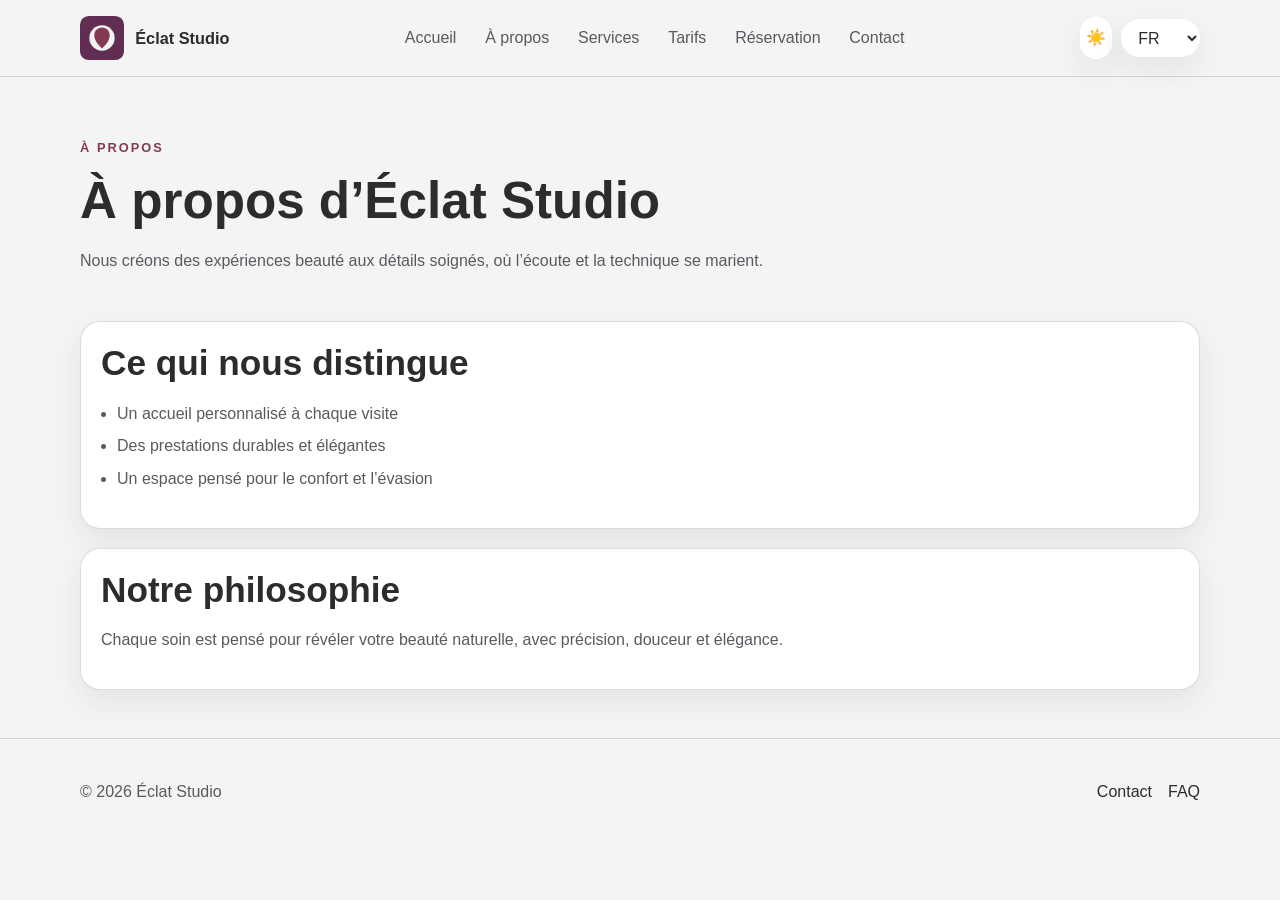
==== pages/about.html @ d1d44be6 "Create beauty studio website" ====
<!DOCTYPE html>
<html lang="fr">
  <head>
    <meta charset="UTF-8" />
    <meta name="viewport" content="width=device-width, initial-scale=1.0" />
    <title>À propos | Éclat Studio</title>
    <link rel="stylesheet" href="../css/style.css" />
    <link rel="stylesheet" href="../css/responsive.css" />
    <link rel="stylesheet" href="../css/themes.css" />
  </head>
  <body>
    <header class="site-header">
      <div class="container header-inner">
        <a class="brand" href="../index.html" aria-label="Éclat Studio accueil">
          <img src="../assets/images/logo.svg" alt="Éclat Studio" />
          <span>Éclat Studio</span>
        </a>
        <button class="menu-toggle" aria-expanded="false" aria-controls="site-nav" aria-label="Ouvrir le menu">
          <span></span><span></span><span></span>
        </button>
        <nav id="site-nav" class="site-nav" aria-label="Navigation principale">
          <a href="../index.html" data-i18n="navHome">Accueil</a>
          <a href="about.html" data-i18n="navAbout">À propos</a>
          <a href="services.html" data-i18n="navServices">Services</a>
          <a href="pricing.html" data-i18n="navPricing">Tarifs</a>
          <a href="booking.html" data-i18n="navBooking">Réservation</a>
          <a href="contact.html" data-i18n="navContact">Contact</a>
        </nav>
        <div class="header-actions">
          <button id="themeToggle" class="icon-button" type="button" aria-label="Basculer le thème"><span aria-hidden="true">☀️</span></button>
          <select id="languageSwitcher" class="lang-switch" aria-label="Choisir la langue">
            <option value="fr">FR</option>
            <option value="en">EN</option>
          </select>
        </div>
      </div>
    </header>

    <main>
      <section class="page-hero">
        <div class="container">
          <p class="eyebrow" data-i18n="navAbout">À propos</p>
          <h1 data-i18n="pageAboutTitle">À propos d’Éclat Studio</h1>
          <p class="lead" data-i18n="pageAboutText">Nous créons des expériences beauté aux détails soignés, où l’écoute et la technique se marient.</p>
        </div>
      </section>

      <section class="page-content">
        <div class="container card-grid">
          <article class="card">
            <h2 data-i18n="pageAboutListTitle">Ce qui nous distingue</h2>
            <ul class="list">
              <li data-i18n="listItem1">Un accueil personnalisé à chaque visite</li>
              <li data-i18n="listItem2">Des prestations durables et élégantes</li>
              <li data-i18n="listItem3">Un espace pensé pour le confort et l’évasion</li>
            </ul>
          </article>
          <article class="card">
            <h2>Notre philosophie</h2>
            <p>Chaque soin est pensé pour révéler votre beauté naturelle, avec précision, douceur et élégance.</p>
          </article>
        </div>
      </section>
    </main>

    <footer class="site-footer">
      <div class="container footer-inner">
        <p>© 2026 Éclat Studio</p>
        <div class="footer-links">
          <a href="contact.html">Contact</a>
          <a href="faq.html">FAQ</a>
        </div>
      </div>
    </footer>

    <script src="../js/translations.js"></script>
    <script src="../js/theme.js"></script>
    <script src="../js/booking.js"></script>
    <script src="../js/main.js"></script>
  </body>
</html>
---- css/style.css ----
:root {
  --color-dark: #2c2c2c;
  --color-purple: #612d53;
  --color-burgundy: #853953;
  --color-bg: #f3f4f4;
  --surface: #ffffff;
  --surface-alt: #f7f0f2;
  --text: #2c2c2c;
  --muted: #5d5860;
  --border: rgba(97, 45, 83, 0.18);
  --shadow: 0 12px 30px rgba(44, 44, 44, 0.08);
  --radius: 20px;
  --transition: 180ms ease;
}

* {
  box-sizing: border-box;
}

html {
  scroll-behavior: smooth;
}

body {
  margin: 0;
  font-family: Inter, "Segoe UI", Roboto, Arial, sans-serif;
  background: var(--color-bg);
  color: var(--text);
  line-height: 1.6;
  transition: background var(--transition), color var(--transition);
}

img {
  max-width: 100%;
  display: block;
}

a {
  color: inherit;
  text-decoration: none;
}

button,
select,
input,
textarea {
  font: inherit;
}

.skip-link {
  position: absolute;
  left: 1rem;
  top: -3rem;
  background: var(--color-purple);
  color: #fff;
  padding: 0.75rem 1rem;
  border-radius: 999px;
  z-index: 1000;
}

.skip-link:focus {
  top: 1rem;
}

.container {
  width: min(1120px, calc(100% - 2rem));
  margin: 0 auto;
}

.site-header {
  position: sticky;
  top: 0;
  z-index: 100;
  background: rgba(243, 244, 244, 0.94);
  backdrop-filter: blur(14px);
  border-bottom: 1px solid var(--border);
}

.header-inner {
  display: flex;
  align-items: center;
  justify-content: space-between;
  gap: 1rem;
  padding: 1rem 0;
}

.brand {
  display: inline-flex;
  align-items: center;
  gap: 0.7rem;
  font-weight: 700;
  font-size: 1.02rem;
}

.brand img {
  width: 44px;
  height: 44px;
}

.site-nav {
  display: flex;
  gap: 1rem;
  align-items: center;
}

.site-nav a {
  padding: 0.35rem 0.4rem;
  color: var(--muted);
  transition: color var(--transition);
}

.site-nav a:hover,
.site-nav a:focus-visible {
  color: var(--color-purple);
}

.header-actions {
  display: flex;
  align-items: center;
  gap: 0.6rem;
}

.icon-button,
.lang-switch,
.button,
.menu-toggle {
  border: none;
  cursor: pointer;
  transition: transform var(--transition), background var(--transition), color var(--transition);
}

.icon-button {
  width: 42px;
  height: 42px;
  border-radius: 999px;
  background: var(--surface);
  box-shadow: var(--shadow);
}

.lang-switch {
  padding: 0.6rem 0.8rem;
  border-radius: 999px;
  background: var(--surface);
  color: var(--text);
  box-shadow: var(--shadow);
}

.menu-toggle {
  display: none;
  flex-direction: column;
  justify-content: center;
  gap: 0.25rem;
  width: 42px;
  height: 42px;
  background: var(--surface);
  border-radius: 50%;
  box-shadow: var(--shadow);
}

.menu-toggle span {
  display: block;
  width: 18px;
  height: 2px;
  background: var(--text);
  margin: 0 auto;
}

.hero {
  padding: 4rem 0 3rem;
}

.hero-grid {
  display: grid;
  gap: 2rem;
  align-items: center;
}

.eyebrow {
  display: inline-flex;
  align-items: center;
  gap: 0.35rem;
  text-transform: uppercase;
  letter-spacing: 0.16em;
  font-size: 0.8rem;
  font-weight: 700;
  color: var(--color-burgundy);
  margin-bottom: 0.75rem;
}

h1,
h2,
h3 {
  line-height: 1.2;
  margin-top: 0;
}

h1 {
  font-size: clamp(2rem, 4vw, 3.5rem);
  margin-bottom: 1rem;
}

h2 {
  font-size: clamp(1.6rem, 3vw, 2.2rem);
  margin-bottom: 0.8rem;
}

.hero-text,
.lead,
.card p,
.section-copy p,
.promo-banner p,
.form-note,
.site-footer p,
.faq-item p {
  color: var(--muted);
}

.button-group {
  display: flex;
  flex-wrap: wrap;
  gap: 0.9rem;
  margin: 1.4rem 0 1rem;
}

.button {
  display: inline-flex;
  align-items: center;
  justify-content: center;
  padding: 0.9rem 1.2rem;
  border-radius: 999px;
  font-weight: 600;
}

.button:hover,
.button:focus-visible,
.icon-button:hover,
.icon-button:focus-visible,
.lang-switch:hover,
.lang-switch:focus-visible,
.menu-toggle:hover,
.menu-toggle:focus-visible {
  transform: translateY(-1px);
}

.button.primary {
  background: var(--color-purple);
  color: #fff;
}

.button.secondary {
  background: var(--surface);
  color: var(--text);
  box-shadow: var(--shadow);
}

.hero-highlights {
  list-style: none;
  padding: 0;
  margin: 0;
  display: grid;
  gap: 0.5rem;
}

.hero-visual img {
  border-radius: 32px;
  box-shadow: var(--shadow);
}

.section {
  padding: 1rem 0 4rem;
}

.alt-section {
  background: var(--surface-alt);
  padding: 4rem 0;
}

.section-heading {
  max-width: 760px;
  margin-bottom: 1.5rem;
}

.card-grid {
  display: grid;
  gap: 1.2rem;
}

.three-up {
  grid-template-columns: 1fr;
}

.card,
.form-card,
.faq-item,
.info-card,
.promo-banner {
  background: var(--surface);
  border: 1px solid var(--border);
  border-radius: var(--radius);
  box-shadow: var(--shadow);
  padding: 1.25rem;
}

.promo-banner {
  display: flex;
  flex-direction: column;
  gap: 1rem;
  align-items: flex-start;
}

.site-footer {
  border-top: 1px solid var(--border);
  padding: 1.5rem 0;
}

.footer-inner,
.footer-links {
  display: flex;
  flex-wrap: wrap;
  gap: 1rem;
  justify-content: space-between;
  align-items: center;
}

.page-hero {
  padding: 3rem 0 2rem;
}

.page-content {
  display: grid;
  gap: 1.25rem;
  padding-bottom: 3rem;
}

.form-grid {
  display: grid;
  gap: 1rem;
}

label {
  display: grid;
  gap: 0.45rem;
  font-weight: 600;
}

input,
textarea,
select {
  width: 100%;
  border: 1px solid var(--border);
  border-radius: 12px;
  padding: 0.85rem 0.95rem;
  background: var(--surface);
  color: var(--text);
}

textarea {
  min-height: 120px;
  resize: vertical;
}

input:focus,
textarea:focus,
select:focus {
  outline: 2px solid rgba(97, 45, 83, 0.25);
  border-color: var(--color-purple);
}

.form-actions {
  display: flex;
  flex-wrap: wrap;
  gap: 0.8rem;
  align-items: center;
}

.form-message {
  min-height: 1.5rem;
  font-weight: 600;
}

.form-message.success {
  color: #1d6b34;
}

.form-message.error {
  color: #a73333;
}

.list {
  padding-left: 1rem;
  color: var(--muted);
}

.list li + li {
  margin-top: 0.45rem;
}

.faq-list {
  display: grid;
  gap: 1rem;
}

.faq-item h3 {
  margin-bottom: 0.4rem;
}

.booking-summary {
  display: grid;
  gap: 0.4rem;
  margin-top: 1rem;
}

.hidden {
  display: none;
}
---- css/responsive.css ----
@media (min-width: 720px) {
  .hero-grid {
    grid-template-columns: 1.1fr 0.9fr;
  }

  .three-up {
    grid-template-columns: repeat(3, minmax(0, 1fr));
  }

  .form-grid {
    grid-template-columns: repeat(2, minmax(0, 1fr));
  }

  .full-width {
    grid-column: 1 / -1;
  }

  .promo-banner {
    flex-direction: row;
    justify-content: space-between;
    align-items: center;
  }
}

@media (max-width: 800px) {
  .site-nav {
    display: none;
    position: absolute;
    top: 74px;
    left: 1rem;
    right: 1rem;
    background: var(--surface);
    padding: 1rem;
    border: 1px solid var(--border);
    border-radius: 16px;
    box-shadow: var(--shadow);
    flex-direction: column;
    align-items: flex-start;
  }

  .site-nav.is-open {
    display: flex;
  }

  .menu-toggle {
    display: inline-flex;
  }
}
---- css/themes.css ----
body[data-theme='dark'] {
  --color-bg: #17131b;
  --surface: #231c27;
  --surface-alt: #1b151f;
  --text: #f4ecf2;
  --muted: #d8c8d2;
  --border: rgba(255, 255, 255, 0.12);
  --shadow: 0 12px 30px rgba(0, 0, 0, 0.25);
}

body[data-theme='dark'] .site-header {
  background: rgba(23, 19, 27, 0.95);
}

body[data-theme='dark'] .button.secondary,
body[data-theme='dark'] .icon-button,
body[data-theme='dark'] .lang-switch {
  background: var(--surface);
  color: var(--text);
}
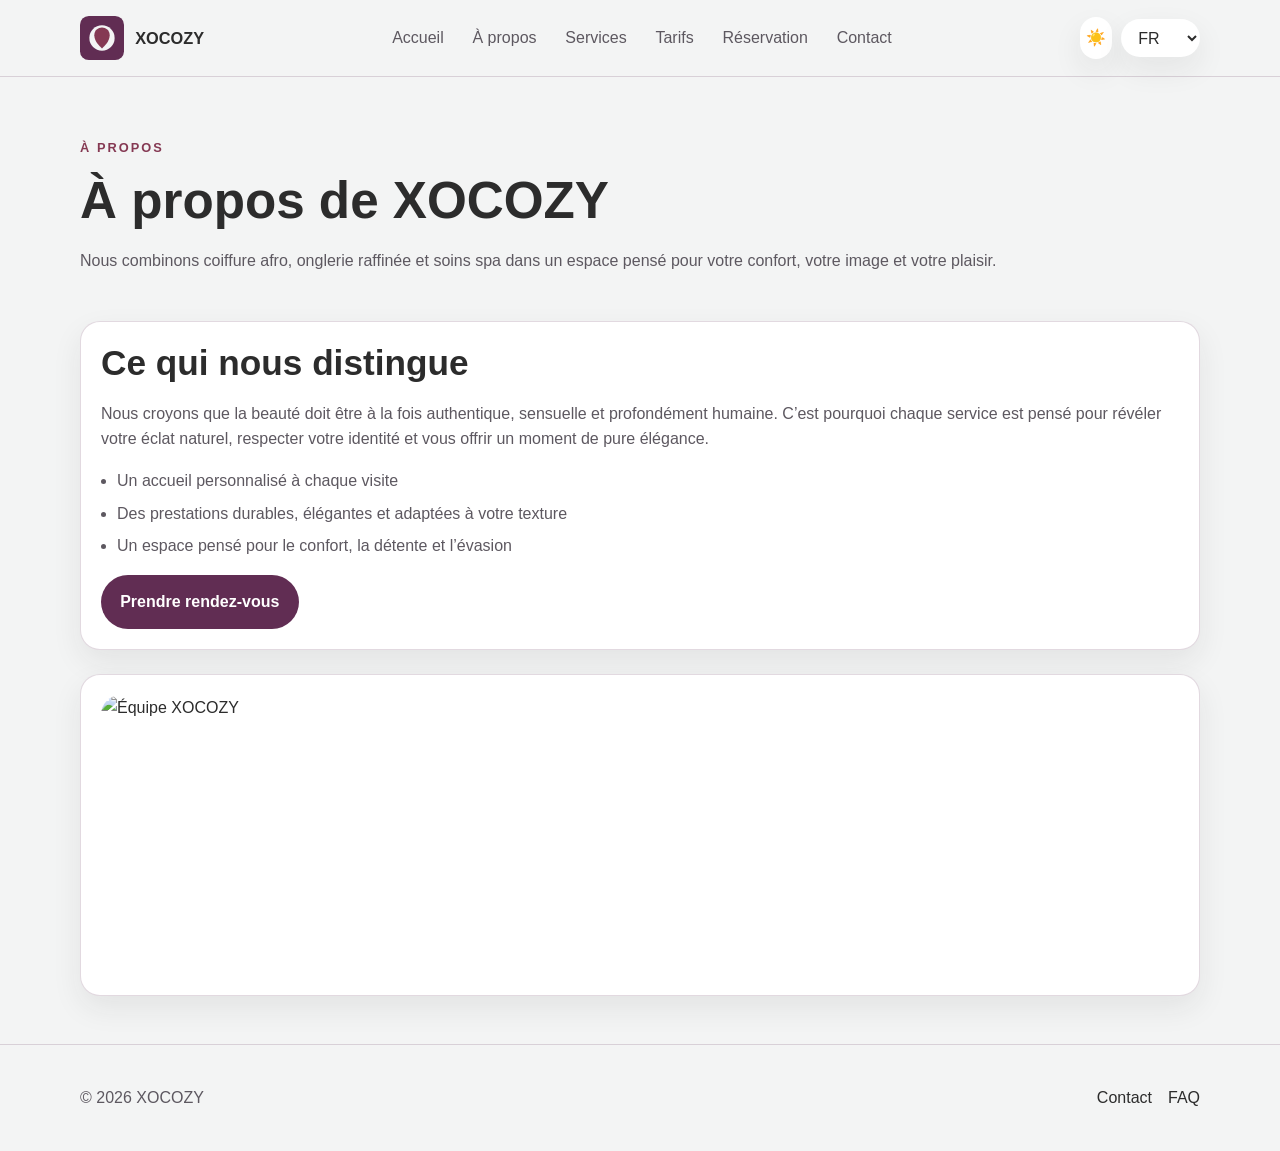
==== commit 6c5868a2: "Update website content and styling" ====
--- a/pages/about.html
+++ b/pages/about.html
@@ -3,7 +3,8 @@
   <head>
     <meta charset="UTF-8" />
     <meta name="viewport" content="width=device-width, initial-scale=1.0" />
-    <title>À propos | Éclat Studio</title>
+    <meta name="description" content="Découvrez XOCOZY, un salon de coiffure afro, onglerie et spa où l’expertise, la douceur et l’élégance se conjuguent pour votre bien-être." />
+    <title>À propos | XOCOZY</title>
     <link rel="stylesheet" href="../css/style.css" />
     <link rel="stylesheet" href="../css/responsive.css" />
     <link rel="stylesheet" href="../css/themes.css" />
@@ -11,9 +12,9 @@
   <body>
     <header class="site-header">
       <div class="container header-inner">
-        <a class="brand" href="../index.html" aria-label="Éclat Studio accueil">
-          <img src="../assets/images/logo.svg" alt="Éclat Studio" />
-          <span>Éclat Studio</span>
+        <a class="brand" href="../index.html" aria-label="XOCOZY accueil">
+          <img src="../assets/images/logo.svg" alt="XOCOZY" />
+          <span>XOCOZY</span>
         </a>
         <button class="menu-toggle" aria-expanded="false" aria-controls="site-nav" aria-label="Ouvrir le menu">
           <span></span><span></span><span></span>
@@ -37,35 +38,36 @@
     </header>
 
     <main>
-      <section class="page-hero">
+      <section class="page-hero reveal">
         <div class="container">
           <p class="eyebrow" data-i18n="navAbout">À propos</p>
-          <h1 data-i18n="pageAboutTitle">À propos d’Éclat Studio</h1>
-          <p class="lead" data-i18n="pageAboutText">Nous créons des expériences beauté aux détails soignés, où l’écoute et la technique se marient.</p>
+          <h1 data-i18n="pageAboutTitle">Une maison de beauté où l’Afrique inspire le luxe</h1>
+          <p class="lead" data-i18n="pageAboutText">Chez XOCOZY, nous avons créé un espace de beauté premium où l’élégance africaine, les rituels de bien-être et l’expertise professionnelle se rencontrent pour offrir une expérience singulière.</p>
         </div>
       </section>
 
       <section class="page-content">
-        <div class="container card-grid">
-          <article class="card">
-            <h2 data-i18n="pageAboutListTitle">Ce qui nous distingue</h2>
+        <div class="container split-grid reveal">
+          <div class="card">
+            <h2 data-i18n="pageAboutListTitle">Notre philosophie</h2>
+            <p>Nous croyons que la beauté doit être à la fois authentique, sensuelle et profondément humaine. C’est pourquoi chaque service est pensé pour révéler votre éclat naturel, respecter votre identité et vous offrir un moment de pure élégance.</p>
             <ul class="list">
-              <li data-i18n="listItem1">Un accueil personnalisé à chaque visite</li>
-              <li data-i18n="listItem2">Des prestations durables et élégantes</li>
-              <li data-i18n="listItem3">Un espace pensé pour le confort et l’évasion</li>
+              <li data-i18n="listItem1">Un accueil personnalisé, chaleureux et attentif</li>
+              <li data-i18n="listItem2">Des soins de qualité, adaptés à votre texture, votre style et vos besoins</li>
+              <li data-i18n="listItem3">Des produits premium et une expertise raffinée pour un résultat durable</li>
             </ul>
-          </article>
-          <article class="card">
-            <h2>Notre philosophie</h2>
-            <p>Chaque soin est pensé pour révéler votre beauté naturelle, avec précision, douceur et élégance.</p>
-          </article>
+            <a class="button primary" href="booking.html" data-i18n="aboutCta">Prendre rendez-vous</a>
+          </div>
+          <div class="image-card">
+            <img src="https://images.unsplash.com/photo-1512496015851-a90fb38ba796?auto=format&fit=crop&w=900&q=80" alt="Équipe XOCOZY" />
+          </div>
         </div>
       </section>
     </main>
 
     <footer class="site-footer">
       <div class="container footer-inner">
-        <p>© 2026 Éclat Studio</p>
+        <p>© 2026 XOCOZY</p>
         <div class="footer-links">
           <a href="contact.html">Contact</a>
           <a href="faq.html">FAQ</a>
--- a/css/style.css
+++ b/css/style.css
@@ -169,6 +169,17 @@
   padding: 4rem 0 3rem;
 }
 
+.reveal {
+  opacity: 0;
+  transform: translateY(24px);
+  transition: opacity 0.6s ease, transform 0.6s ease;
+}
+
+.reveal.is-visible {
+  opacity: 1;
+  transform: translateY(0);
+}
+
 .hero-grid {
   display: grid;
   gap: 2rem;
@@ -289,11 +300,22 @@
   grid-template-columns: 1fr;
 }
 
+.card-grid.three-up {
+  display: flex;
+  flex-wrap: wrap;
+  gap: 1.2rem;
+}
+
+.card-grid.three-up > .card {
+  flex: 1 1 260px;
+}
+
 .card,
 .form-card,
 .faq-item,
 .info-card,
-.promo-banner {
+.promo-banner,
+.image-card {
   background: var(--surface);
   border: 1px solid var(--border);
   border-radius: var(--radius);
@@ -306,6 +328,114 @@
   flex-direction: column;
   gap: 1rem;
   align-items: flex-start;
+}
+
+.split-grid {
+  display: grid;
+  gap: 1.5rem;
+  align-items: center;
+}
+
+.story-section {
+  display: flex;
+  flex-direction: column;
+  gap: 1.5rem;
+  align-items: center;
+}
+
+.story-copy {
+  flex: 1;
+  max-width: 620px;
+}
+
+.story-copy h2 {
+  font-size: clamp(1.7rem, 3.3vw, 2.3rem);
+  margin-bottom: 0.9rem;
+}
+
+.story-copy p:last-child {
+  margin-bottom: 0;
+}
+
+.story-media {
+  width: 100%;
+  max-width: 520px;
+}
+
+.intro-grid {
+  display: grid;
+  gap: 1.5rem;
+  align-items: stretch;
+}
+
+.intro-card,
+.intro-highlight {
+  display: grid;
+  gap: 1rem;
+}
+
+.intro-card {
+  background: var(--surface);
+  border: 1px solid var(--border);
+  border-radius: var(--radius);
+  box-shadow: var(--shadow);
+  padding: 1.5rem;
+}
+
+.feature-pills {
+  display: flex;
+  flex-wrap: wrap;
+  gap: 0.6rem;
+}
+
+.feature-pills span {
+  display: inline-flex;
+  align-items: center;
+  padding: 0.45rem 0.8rem;
+  border-radius: 999px;
+  background: var(--surface-alt);
+  color: var(--color-purple);
+  font-size: 0.92rem;
+  font-weight: 600;
+}
+
+.intro-highlight {
+  grid-template-columns: 1fr;
+}
+
+.mini-card {
+  background: var(--surface);
+  border: 1px solid var(--border);
+  border-radius: var(--radius);
+  box-shadow: var(--shadow);
+  padding: 1.1rem 1.25rem;
+}
+
+.mini-card strong {
+  display: block;
+  margin-bottom: 0.35rem;
+  color: var(--color-purple);
+}
+
+.image-card img {
+  border-radius: var(--radius);
+  min-height: 280px;
+  object-fit: cover;
+}
+
+.stat-grid {
+  display: grid;
+  gap: 1rem;
+}
+
+.stat-card {
+  text-align: center;
+}
+
+.stat-card strong {
+  display: block;
+  font-size: 2rem;
+  color: var(--color-purple);
 }
 
 .site-footer {
--- a/css/responsive.css
+++ b/css/responsive.css
@@ -19,6 +19,32 @@
     flex-direction: row;
     justify-content: space-between;
     align-items: center;
+  }
+
+  .intro-grid {
+    grid-template-columns: 1.1fr 0.9fr;
+  }
+
+  .story-section {
+    flex-direction: row;
+    align-items: center;
+    justify-content: space-between;
+  }
+
+  .story-copy {
+    max-width: 540px;
+  }
+
+  .story-media {
+    max-width: 480px;
+  }
+
+  .intro-highlight {
+    grid-template-columns: repeat(2, minmax(0, 1fr));
+  }
+
+  .intro-highlight .mini-card:last-child {
+    grid-column: 1 / -1;
   }
 }
 
